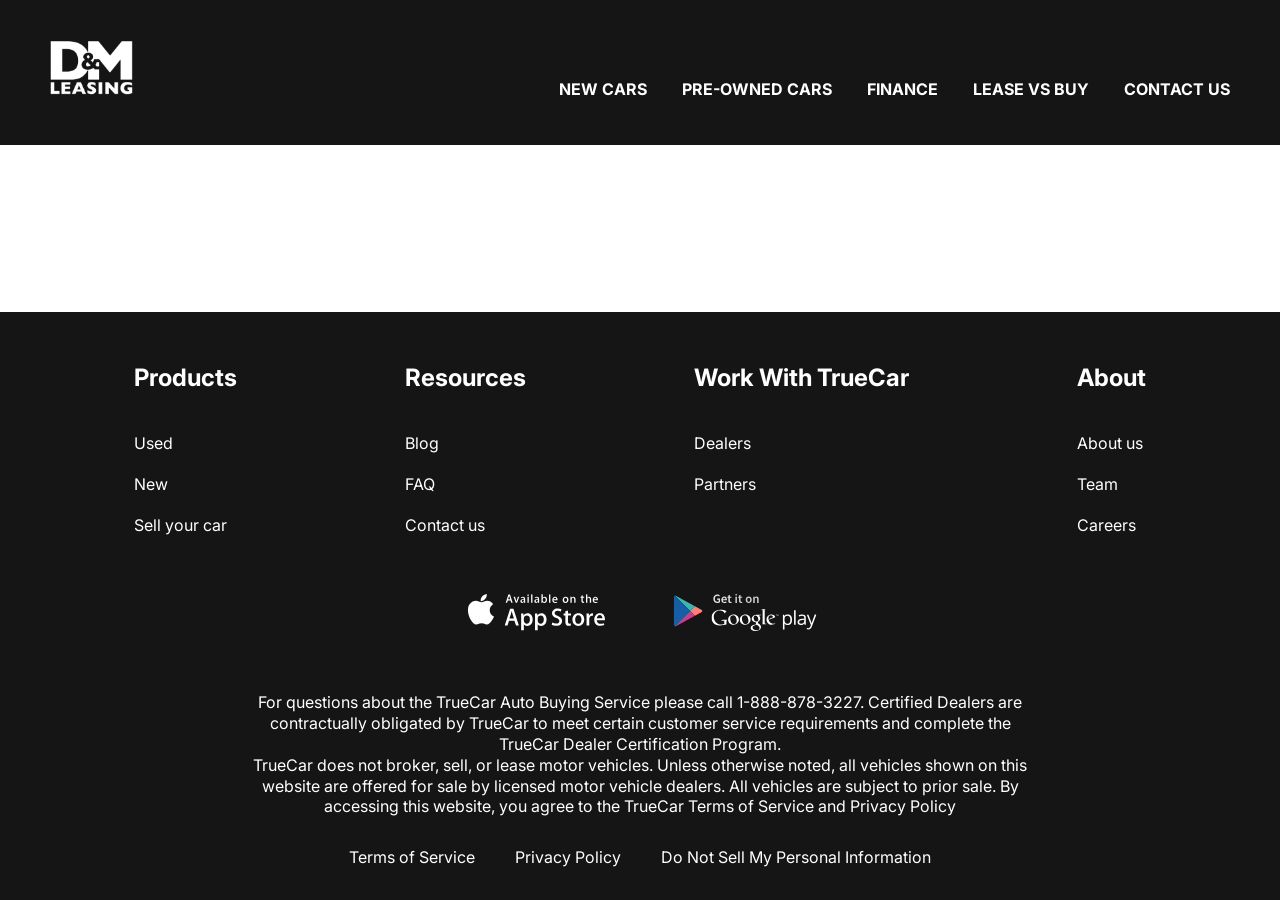
==== contacts.html @ ac3d5853 "2.38.44" ====
<!DOCTYPE html>
<html lang="en">
<head>
    <meta charset="UTF-8">
    <meta name="viewport" content="width=device-width, initial-scale=1.0">
    <title>contacts</title>
    <link rel="preconnect" href="https://fonts.googleapis.com">
<link rel="preconnect" href="https://fonts.gstatic.com" crossorigin>
<link href="https://fonts.googleapis.com/css2?family=Inter:ital,opsz,wght@0,14..32,100..900;1,14..32,100..900&display=swap" rel="stylesheet">
    <link rel="stylesheet" href="css/style.css">
</head>
<body>

    <div class="wrapper">
        <div class="header">
            <div class="container">
                <div class="header__inner">
                    <a href="#" class="logo">
                        <img src="images/logo.svg" alt="" class="logo__img">
                    </a>
                    <nav class="menu">
                        <ul class="menu__list">
                            <li class="menu__list-item">
                                <a href="#" class="menu__list-link">NEW CARS</a>
                            </li>
                            <li class="menu__list-item">
                                <a href="#" class="menu__list-link">PRE-OWNED CARS</a>
                            </li>
                            <li class="menu__list-item">
                                <a href="#" class="menu__list-link">FINANCE</a>
                            </li>
                            <li class="menu__list-item">
                                <a href="#" class="menu__list-link">LEASE VS BUY</a>
                            </li>
                            <li class="menu__list-item">
                                <a href="#" class="menu__list-link">CONTACT US</a>
                            </li>
                        </ul>
                    </nav>
                </div>
            </div>
        </div>
        <div class="main"></div>
        <div class="footer">
            <div class="container">
                <nav class="footer__menu">
                    <ul class="footer__menu-list">
                        <li class="footer__menu-item">
                            <p class="footer__menu-title">Products</p>
                        </li>
                        <li class="footer__menu-item">
                            <a href="#" class="footer__menu-link">Used</a>
                        </li>
                        <li class="footer__menu-item">
                            <a href="#" class="footer__menu-link">New</a>
                        </li>
                        <li class="footer__menu-item">
                            <a href="#" class="footer__menu-link">Sell your car</a>
                        </li>
                    </ul>
                    <ul class="footer__menu-list">
                        <li class="footer__menu-item">
                            <p class="footer__menu-title">Resources</p>
                        </li>
                        <li class="footer__menu-item">
                            <a href="#" class="footer__menu-link">Blog</a>
                        </li>
                        <li class="footer__menu-item">
                            <a href="#" class="footer__menu-link">FAQ</a>
                        </li>
                        <li class="footer__menu-item">
                            <a href="#" class="footer__menu-link">Contact us</a>
                        </li>
                    </ul>
                    <ul class="footer__menu-list">
                        <li class="footer__menu-item">
                            <p class="footer__menu-title">Work With TrueCar</p>
                        </li>
                        <li class="footer__menu-item">
                            <a href="#" class="footer__menu-link">Dealers</a>
                        </li>
                        <li class="footer__menu-item">
                            <a href="#" class="footer__menu-link">Partners</a>
                        </li>
                        <li class="footer__menu-item">
                            <a href="#" class="footer__menu-link"></a>
                        </li>
                    </ul>
                    <ul class="footer__menu-list">
                        <li class="footer__menu-item">
                            <p class="footer__menu-title">About</p>
                        </li>
                        <li class="footer__menu-item">
                            <a href="#" class="footer__menu-link">About us</a>
                        </li>
                        <li class="footer__menu-item">
                            <a href="#" class="footer__menu-link">Team</a>
                        </li>
                        <li class="footer__menu-item">
                            <a href="#" class="footer__menu-link">Careers</a>
                        </li>
                    </ul>
                </nav>
                <ul class="app">
                    <li class="app__item">
                        <a href="#" class="app__item-link">
                            <img class="app__item-img" src="images/appstore.svg" alt="">
                        </a>
                    </li>
                    <li class="app__item">
                        <a href="#" class="app__item-link">
                            <img class="app__item-img" src="images/googleplay.svg" alt="">
                        </a>
                    </li>
                </ul>
                <div class="footer__copy">
                    <p class="footer__copy-tex">
                        For questions about the TrueCar Auto Buying Service please call 1-888-878-3227.
Certified Dealers are contractually obligated by TrueCar to meet certain customer service requirements and complete the TrueCar Dealer Certification Program.
                    </p>
                    <p class="footer__copy-tex">
                       TrueCar does not broker, sell, or lease motor vehicles. Unless otherwise noted, all vehicles shown on this website are offered for sale by licensed motor vehicle dealers. All vehicles are subject to prior sale. By accessing this website, you agree to the TrueCar Terms of Service and Privacy Policy
                    </p>
                </div>
                <nav class="copy__nav">
                    <ul class="copy__nav-list">
                        <li class="copy__nav-item">
                            <a href="#" class="copy__nav-link">Terms of Service</a>
                        </li>
                        <li class="copy__nav-item">
                            <a href="#" class="copy__nav-link">Privacy Policy</a>
                        </li>
                        <li class="copy__nav-item">
                            <a href="#" class="copy__nav-link">Do Not Sell My Personal Information</a>
                        </li>
                    </ul>
                </nav>
            </div>
        </div>
    </div>
    
</body>
</html>
---- css/style.css ----
html{
    box-sizing: border-box;
}

*,*::after, *::before{
    box-sizing: border-box;
    margin: 0;
    padding: 0;
}

ul{
    list-style-type: none;
}

html,
body{
    height: 100%;
}

a{
    text-decoration: none;
    color: inherit;
}

.wrapper{
    min-height: 100%;
    display: flex;
    flex-direction: column;
}

.container {
    max-width: 1200px;
    margin: 0 auto;
    padding: 0 10px; 
}

body{
    font-family: "Inter", sans-serif;
    font-size: 16px;
    font-weight: 400px;
    line-height: 1.3;
}

.header{
    background-color: #151515;
}

.header-main{
    background-color: transparent;
    position: absolute;
    z-index: 5;
    left: 0;
    right: 0;
}

.header__inner{
    padding-top: 40px;
    padding-bottom: 45px;
    display: flex;
    justify-content: space-between;
    align-items: flex-end;
}
.menu__list {
    display: flex;
    gap: 35px;
}
.menu__list-link{
    color: #fff;
    text-transform: uppercase;
    font-weight: 700;
}
.footer{
    background-color: #151515;
    padding: 50px 0 32px;
    color: #fff;
    
}
.footer__menu{
    display: flex;
    justify-content: space-around;
    margin-bottom: 50px;
}

.footer__menu-list{
    max-width: 250px;
}
.footer__menu-title{
    font-size: 24px;
    font-weight: 700;
    padding-bottom: 20px;
}
.footer__menu-item + .footer__menu-item{
    padding-top: 20px;   
}

.app{
    display: flex;
    justify-content: center;
    gap: 40px;
    margin-bottom: 52px;
}

.footer__copy{
    max-width: 800px;
    margin: 0 auto  30px;
    text-align: center;
}

.copy__nav-list{
    display: flex;
    justify-content: center;
    gap: 40px;          
}

.main{
    flex-grow: 1;
}

.top{
    color: #fff;
    text-align: center;
    padding-top: 250px;
    padding-bottom: 50px;
    position: absolute;
    z-index: 5;
    left: 0;
    right: 0;
}

.title{
    padding-bottom: 40px;
    font-size: 96px;
    font-weight: 700; 
}

.top__link{
    background-color: #151515;
    padding: 23px;
    max-width: 430px;display: inline-block;
    width: 100%;
    text-transform: uppercase;
    font-size: 36px;
    font-weight: 700;
}

.swiper-wrapper{
    background: rgba(21,21,21,.3);
}

.swiper-slide{
    height: 100vh;
}
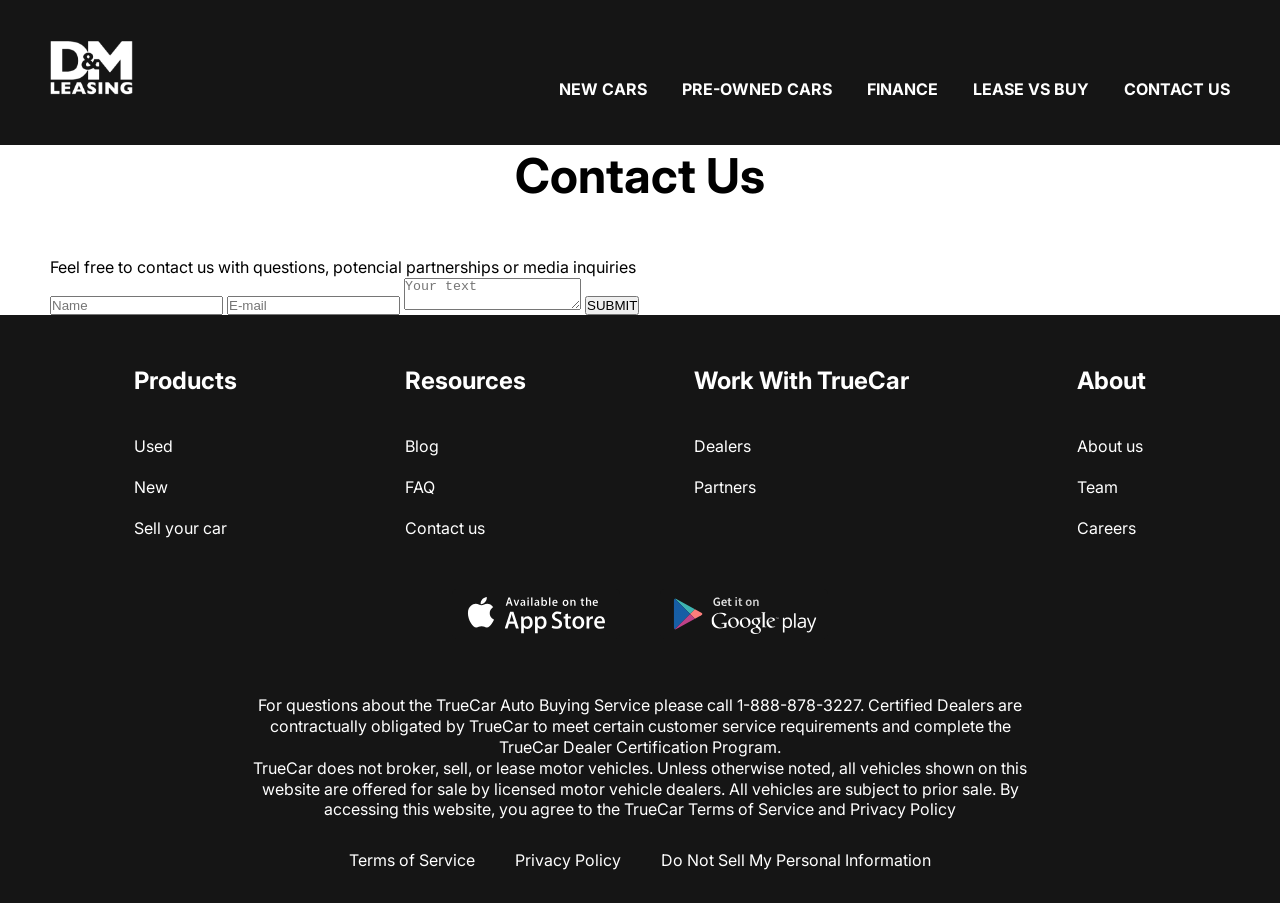
==== commit b0046806: "3.59.07" ====
--- a/contacts.html
+++ b/contacts.html
@@ -15,7 +15,7 @@
         <div class="header">
             <div class="container">
                 <div class="header__inner">
-                    <a href="#" class="logo">
+                    <a href="index.html" class="logo">
                         <img src="images/logo.svg" alt="" class="logo__img">
                     </a>
                     <nav class="menu">
@@ -40,7 +40,22 @@
                 </div>
             </div>
         </div>
-        <div class="main"></div>
+        <div class="main">
+            <section class="contacts">
+                <div class="container">
+                    <h2 class="section-title contacts__title">Contact Us</h2>
+                    <p class="contacts__text">
+                        Feel free to contact us with questions, potencial partnerships or media inquiries
+                    </p>
+                    <form action="#" class="form">
+                        <input type="text" class="form__input" placeholder="Name">
+                        <input type="email" class="form__input" placeholder="E-mail">
+                        <textarea class="form__textarea" placeholder="Your text"></textarea>
+                        <button class="form_btn" type="submit">SUBMIT</button>
+                    </form>
+                </div>
+            </section>
+        </div>
         <div class="footer">
             <div class="container">
                 <nav class="footer__menu">
--- a/css/style.css
+++ b/css/style.css
@@ -20,6 +20,13 @@
 a{
     text-decoration: none;
     color: inherit;
+}
+
+.section-title{
+    margin-bottom: 50px;
+    font-size: 48px;
+    font-weight: 700;
+    text-align: center;
 }
 
 .wrapper{
@@ -48,7 +55,7 @@
 .header-main{
     background-color: transparent;
     position: absolute;
-    z-index: 5;
+    z-index: 10;
     left: 0;
     right: 0;
 }
@@ -136,17 +143,172 @@
 .top__link{
     background-color: #151515;
     padding: 23px;
-    max-width: 430px;display: inline-block;
+    max-width: 430px;
     width: 100%;
+    display: inline-block;
     text-transform: uppercase;
     font-size: 36px;
     font-weight: 700;
 }
 
-.swiper-wrapper{
+.swiper::after{
+    content: '';
     background: rgba(21,21,21,.3);
-}
+    position: absolute;
+    z-index: 5;
+    left: 0;
+    right: 0;
+    bottom: 0;
+    top: 0; 
+}
+
+
 
 .swiper-slide{
+    background-repeat: no-repeat;
+    background-size: cover;
+    background-position: center;
     height: 100vh;
 }
+
+.swiper-pagination-bullet{
+width: 120px;
+height: 3px;
+background-color: #151515;
+border-radius: 0;
+opacity: 1;
+}
+
+.swiper-pagination-horizontal.swiper-pagination-bullets
+    .swiper-pagination-bullet {
+        margin: 0 15px;
+    }
+
+    .swiper-horizontal > .swiper-pagination-bullets, .swiper-pagination-horizontal.swiper-pagination-bullets
+    .swiper-pagination-bullet {
+        bottom: 50px;
+    }
+
+.swiper-pagination-bullet-active{
+height: 6px;
+background-color: #fff;
+}
+
+.why-lease{
+    padding: 150px 0;
+}
+
+.why-lease__list{
+    display: grid;
+    grid-template-columns: repeat(4, 1fr);
+    gap: 40px;
+    text-align: center;
+}
+
+.why-lease__item-img{
+    margin-bottom: 30px;
+}
+
+.why-lease__item-title{
+margin-bottom: 30px;
+font-size: 24px;
+font-weight: 700;
+}
+
+.why-lease__item-text{
+    text-align: left;
+}
+
+.how-does{
+    padding-bottom: 150px;
+}
+
+.how-does__inner{
+    min-width: 600px;
+    margin: 0 auto;
+}
+
+.how-does__title{
+    font-size: 24px;
+    font-weight: 700;
+    padding-top: 50px;
+}
+
+.how__does-list{
+    padding: 50px 0 70px;
+    counter-reset: myCounter;
+}
+
+.how__does-item{
+    list-style-type: none;
+    width: 270px;
+    position: relative;
+    margin-left: auto;
+    box-sizing:content-box;
+    padding: 19px 0 19px 240px;
+    min-height: 63px;
+}
+
+.how__does-item + .how__does-item{
+    margin-top: 40px;
+}
+
+.how__does-item::before{
+counter-increment: myCounter;
+content: counter(myCounter);
+display: flex;
+justify-content: center;
+align-items: center;
+font-size: 48px;
+font-weight: 700;
+background-color: #0066FF;
+width: 100px;
+height: 100px;
+border-radius: 50%;
+color: #fff;
+position: absolute;
+left: 0;
+top: 0;
+}
+
+.video{
+    padding-bottom: 150px;
+}
+
+.video__title{
+    margin-bottom: 20px;
+}
+
+.video__text{
+    font-size: 24px;
+    font-weight: 700;
+    margin-bottom: 50px;
+    text-align: center;
+}
+
+.video__content{
+    margin: 0 auto;
+    display: block;
+}
+
+.important{
+    padding-bottom: 150px;
+}
+
+.important__title{
+    margin-bottom: 20px;
+}
+
+.importent__text{
+    max-width: 580px;
+    margin: 0 auto 50px;
+}
+
+.important__list{
+    display: grid;
+    grid-template-columns: repeat(4, 1fr);
+}
+
+.important__item-img{
+    margin-bottom: 20px;
+}
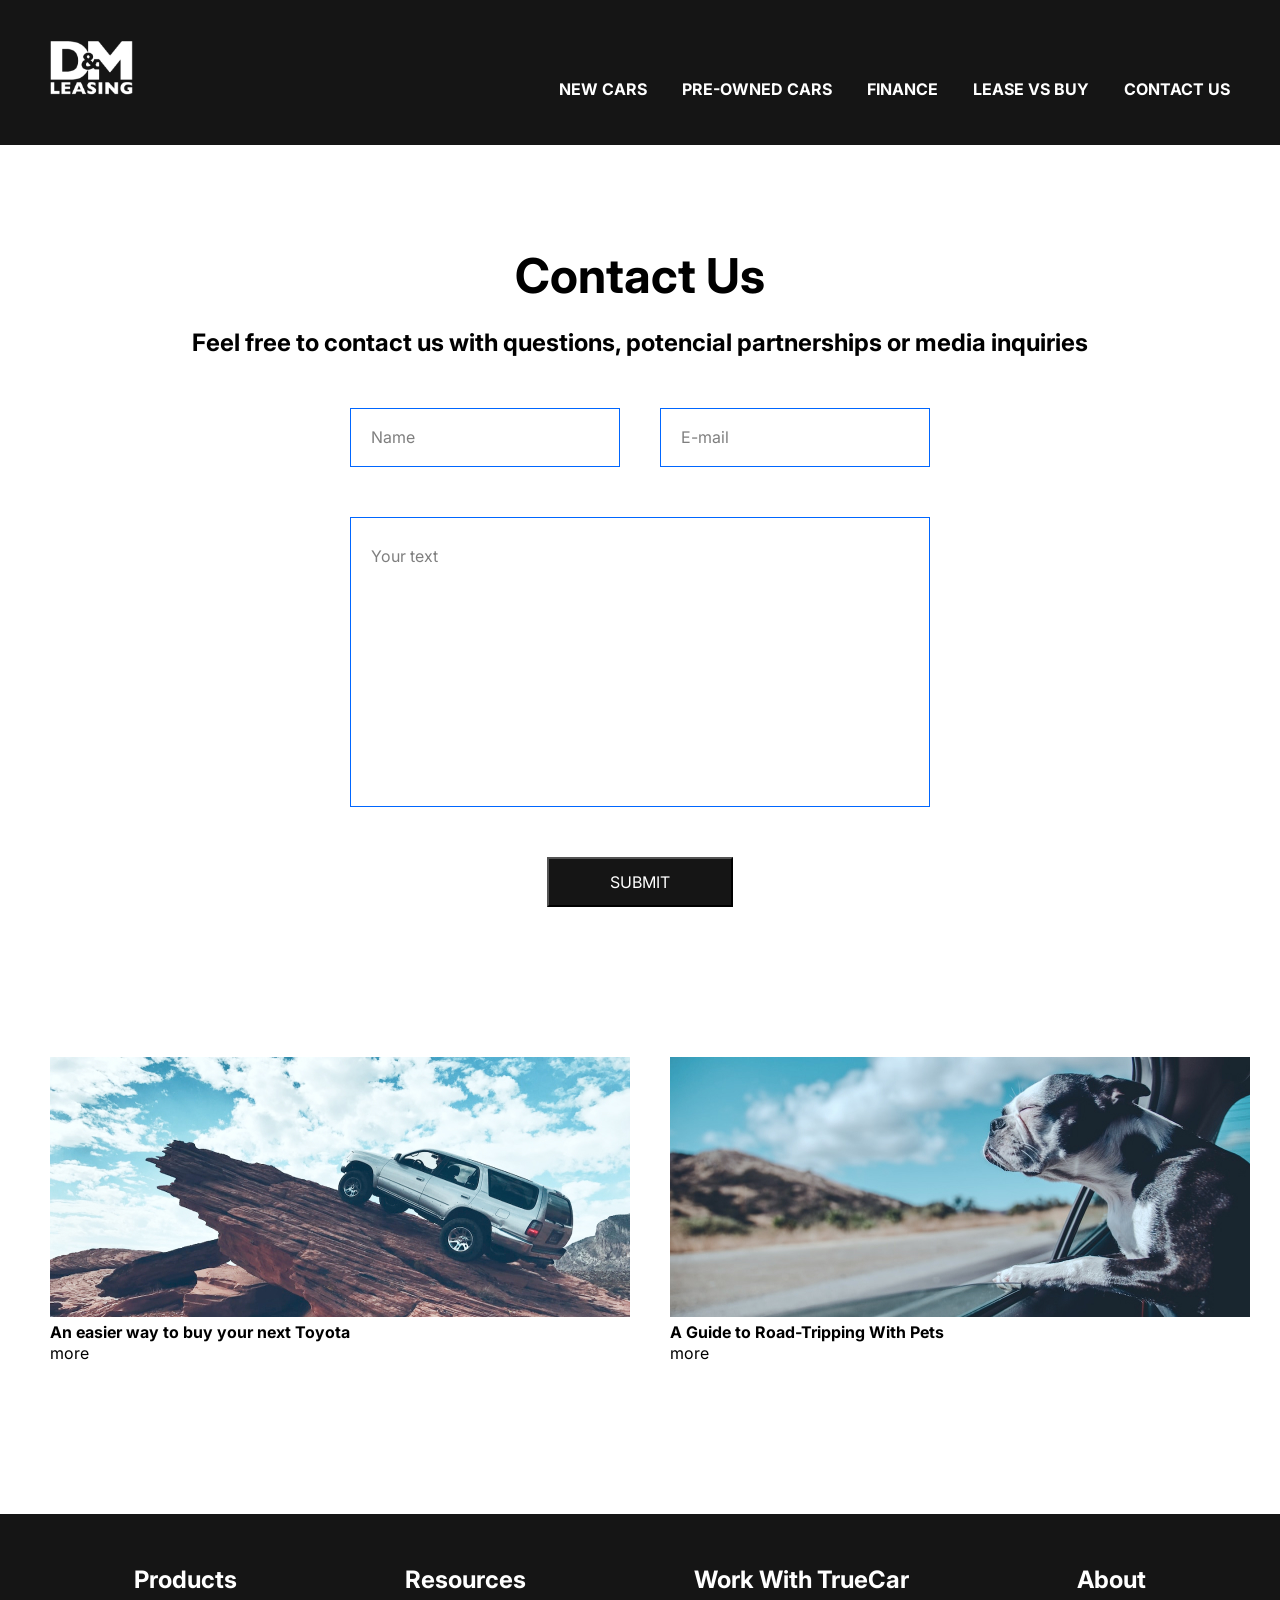
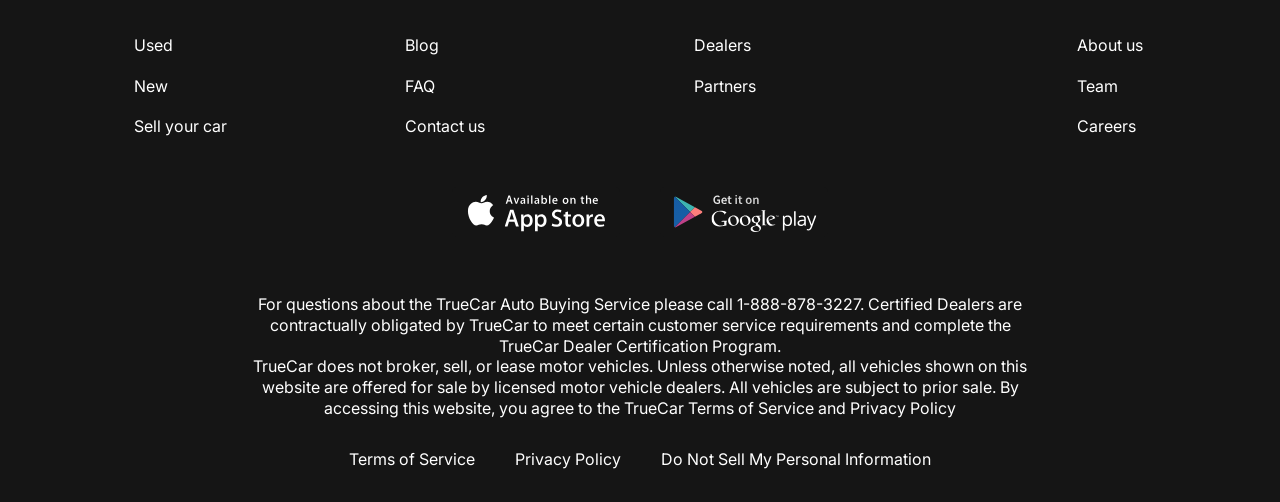
==== commit 5e28953a: "4.20.00" ====
--- a/contacts.html
+++ b/contacts.html
@@ -40,7 +40,7 @@
                 </div>
             </div>
         </div>
-        <div class="main">
+        <main class="main">
             <section class="contacts">
                 <div class="container">
                     <h2 class="section-title contacts__title">Contact Us</h2>
@@ -51,11 +51,29 @@
                         <input type="text" class="form__input" placeholder="Name">
                         <input type="email" class="form__input" placeholder="E-mail">
                         <textarea class="form__textarea" placeholder="Your text"></textarea>
-                        <button class="form_btn" type="submit">SUBMIT</button>
+                        <button class="form__btn" type="submit">SUBMIT</button>
                     </form>
                 </div>
             </section>
-        </div>
+            <section class="blog">
+                <div class="container">
+                    <div class="blog__items">
+                        <div class="blog__item">
+                            <img class="blog__item-img" src="images/blog-1.jpg" alt="">
+                              <h4 class="blog__item-title">An easier way to buy your next Toyota</h4>
+                              <a href="#" class="blog__item-link">more</a>
+                        </div>
+                        <div class="blog__items">
+                        <div class="blog__item">
+                            <img class="blog__item-img" src="images/blog-2.jpg" alt="">
+                              <h4 class="blog__item-title">A Guide to Road-Tripping With Pets</h4>
+                              <a href="#" class="blog__item-link">more</a>
+                        </div>
+                    
+                    </div>
+                </div>
+            </section>
+        </main>
         <div class="footer">
             <div class="container">
                 <nav class="footer__menu">
--- a/css/style.css
+++ b/css/style.css
@@ -312,3 +312,87 @@
 .important__item-img{
     margin-bottom: 20px;
 }
+
+.contacts{
+    padding: 100px 0 150px;
+}
+
+.contacts__title{
+    margin-bottom: 20px;
+}
+
+.contacts__text{
+    text-align: center;
+    font-weight: 700;
+    font-size: 24px;
+    margin-bottom: 50px;
+    padding: 0 100px; 
+}
+
+.form{
+    max-width: 580px;
+    margin: 0 auto;
+    display: flex;
+    justify-content: space-between;
+    flex-wrap: wrap;
+}
+
+.form__input{
+    width: 270px;
+    padding: 18px 20px;
+    display: inline-block;
+    border: 1px solid #0066FF;
+    margin-bottom: 50px;
+    font-family: "Inter", sans-serif;
+    font-size: 16px;
+    font-weight: 400px;
+    line-height: 1.3; 
+    color: #000;
+}
+
+.form__input::placeholder,
+.form__textarea::placeholder{
+   font-family: "Inter", sans-serif;
+    font-size: 16px;
+    font-weight: 400px;
+    line-height: 1.3; 
+    color: #000;
+    opacity: 0.5;
+}
+
+.form__textarea{
+    width: 100%;
+    resize: none;
+    padding: 28px 20px;
+    height: 290px;
+    border: 1px solid #0066FF;
+    font-family: "Inter", sans-serif;
+    font-size: 16px;
+    font-weight: 400px;
+    line-height: 1.3; 
+    color: #000;
+    margin-bottom: 50px;
+
+}
+
+.form__btn{
+    text-transform: uppercase;
+    color: #fff;
+    background-color: #151515;
+    font-family: "Inter", sans-serif;
+    font-size: 16px;
+    font-weight: 400px;
+    padding: 13px 61px;
+    margin: 0 auto;
+}
+
+.blog{
+    padding-bottom: 150px;
+}  
+
+.blog__items{
+    display: grid;
+    grid-template-columns: repeat(2, 1fr);
+    gap: 40px;
+
+}
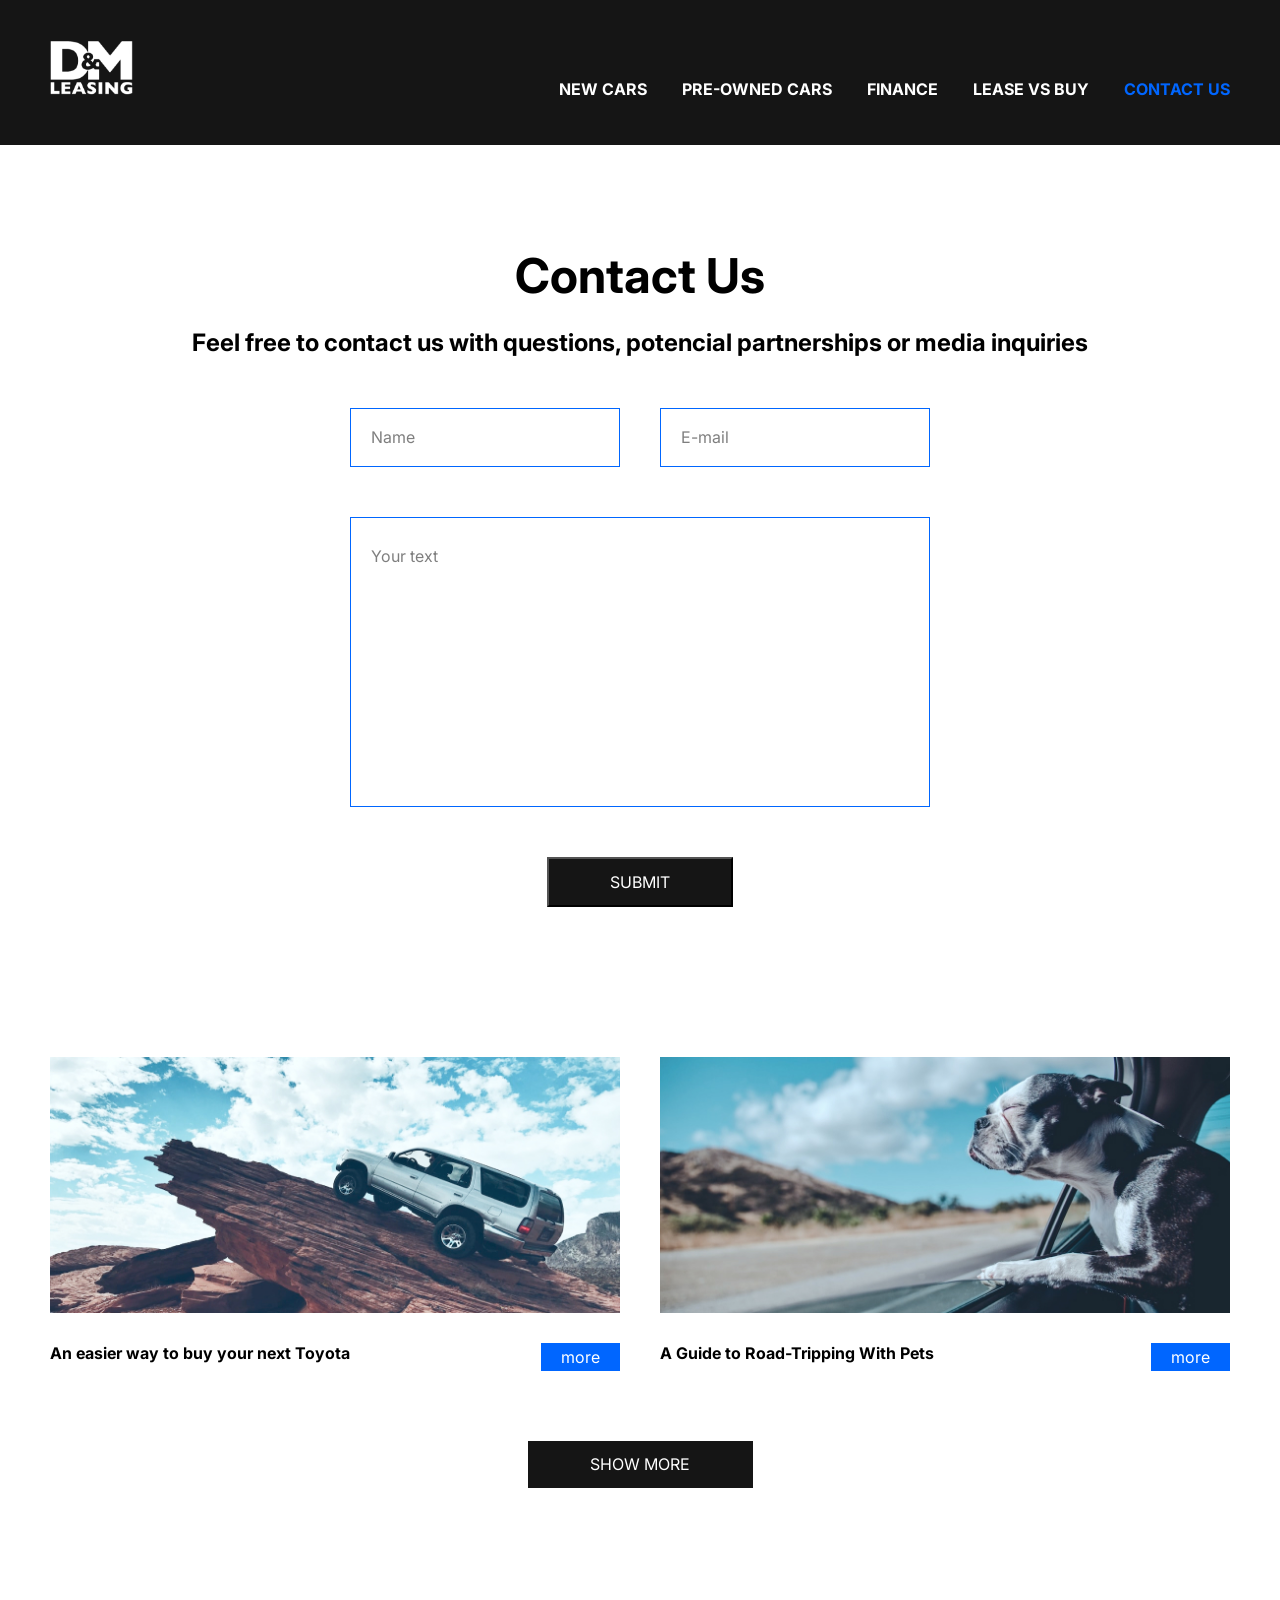
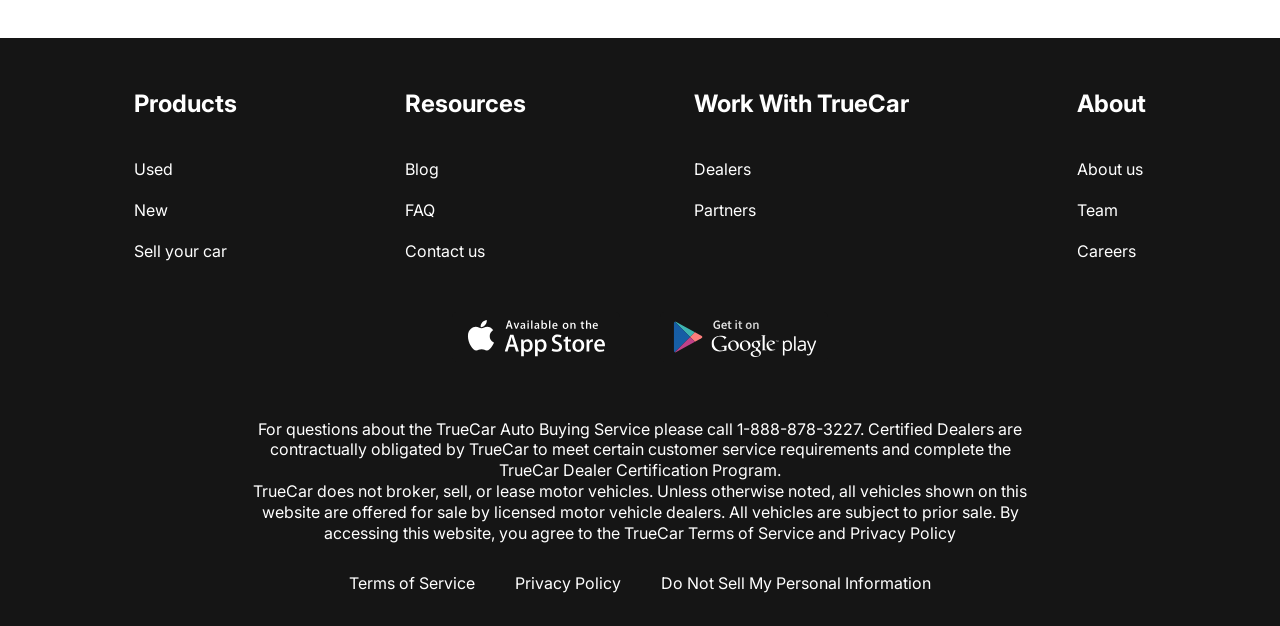
==== commit 602d0b9e: "4.34.00" ====
--- a/contacts.html
+++ b/contacts.html
@@ -21,7 +21,7 @@
                     <nav class="menu">
                         <ul class="menu__list">
                             <li class="menu__list-item">
-                                <a href="#" class="menu__list-link">NEW CARS</a>
+                                <a href="new-cars.html" class="menu__list-link">NEW CARS</a>
                             </li>
                             <li class="menu__list-item">
                                 <a href="#" class="menu__list-link">PRE-OWNED CARS</a>
@@ -33,7 +33,7 @@
                                 <a href="#" class="menu__list-link">LEASE VS BUY</a>
                             </li>
                             <li class="menu__list-item">
-                                <a href="#" class="menu__list-link">CONTACT US</a>
+                                <a href="#" class="menu__list-link menu__list-link--active">CONTACT US</a>
                             </li>
                         </ul>
                     </nav>
@@ -63,14 +63,13 @@
                               <h4 class="blog__item-title">An easier way to buy your next Toyota</h4>
                               <a href="#" class="blog__item-link">more</a>
                         </div>
-                        <div class="blog__items">
                         <div class="blog__item">
                             <img class="blog__item-img" src="images/blog-2.jpg" alt="">
                               <h4 class="blog__item-title">A Guide to Road-Tripping With Pets</h4>
                               <a href="#" class="blog__item-link">more</a>
                         </div>
-                    
                     </div>
+                    <a href="# " class="blog__link">SHOW MORE</a>
                 </div>
             </section>
         </main>
--- a/css/style.css
+++ b/css/style.css
@@ -75,6 +75,9 @@
     color: #fff;
     text-transform: uppercase;
     font-weight: 700;
+}
+.menu__list-link--active{
+color: #0066FF;
 }
 .footer{
     background-color: #151515;
@@ -394,5 +397,37 @@
     display: grid;
     grid-template-columns: repeat(2, 1fr);
     gap: 40px;
-
-}
+    margin-bottom: 70px;
+}
+
+.blog__item{
+    display: flex;
+    justify-content: space-between;
+    flex-wrap: wrap;
+}
+.blog__item-img{
+    margin-bottom: 30px;
+    width: 100%;
+}
+.blog__item-title{
+flex-basis: 446px;
+font-style: 24px;
+font-weight: 700;
+}
+
+.blog__item-link{
+color: #fff;
+background-color: #0066FF;
+padding: 4px 20px;
+}
+.blog__link{
+    text-transform: uppercase;
+    background-color: #151515;
+    padding: 13px;
+    color: #fff;
+    width: 225px;
+    margin: 0 auto;
+    text-align: center;
+    display: block;
+
+}
